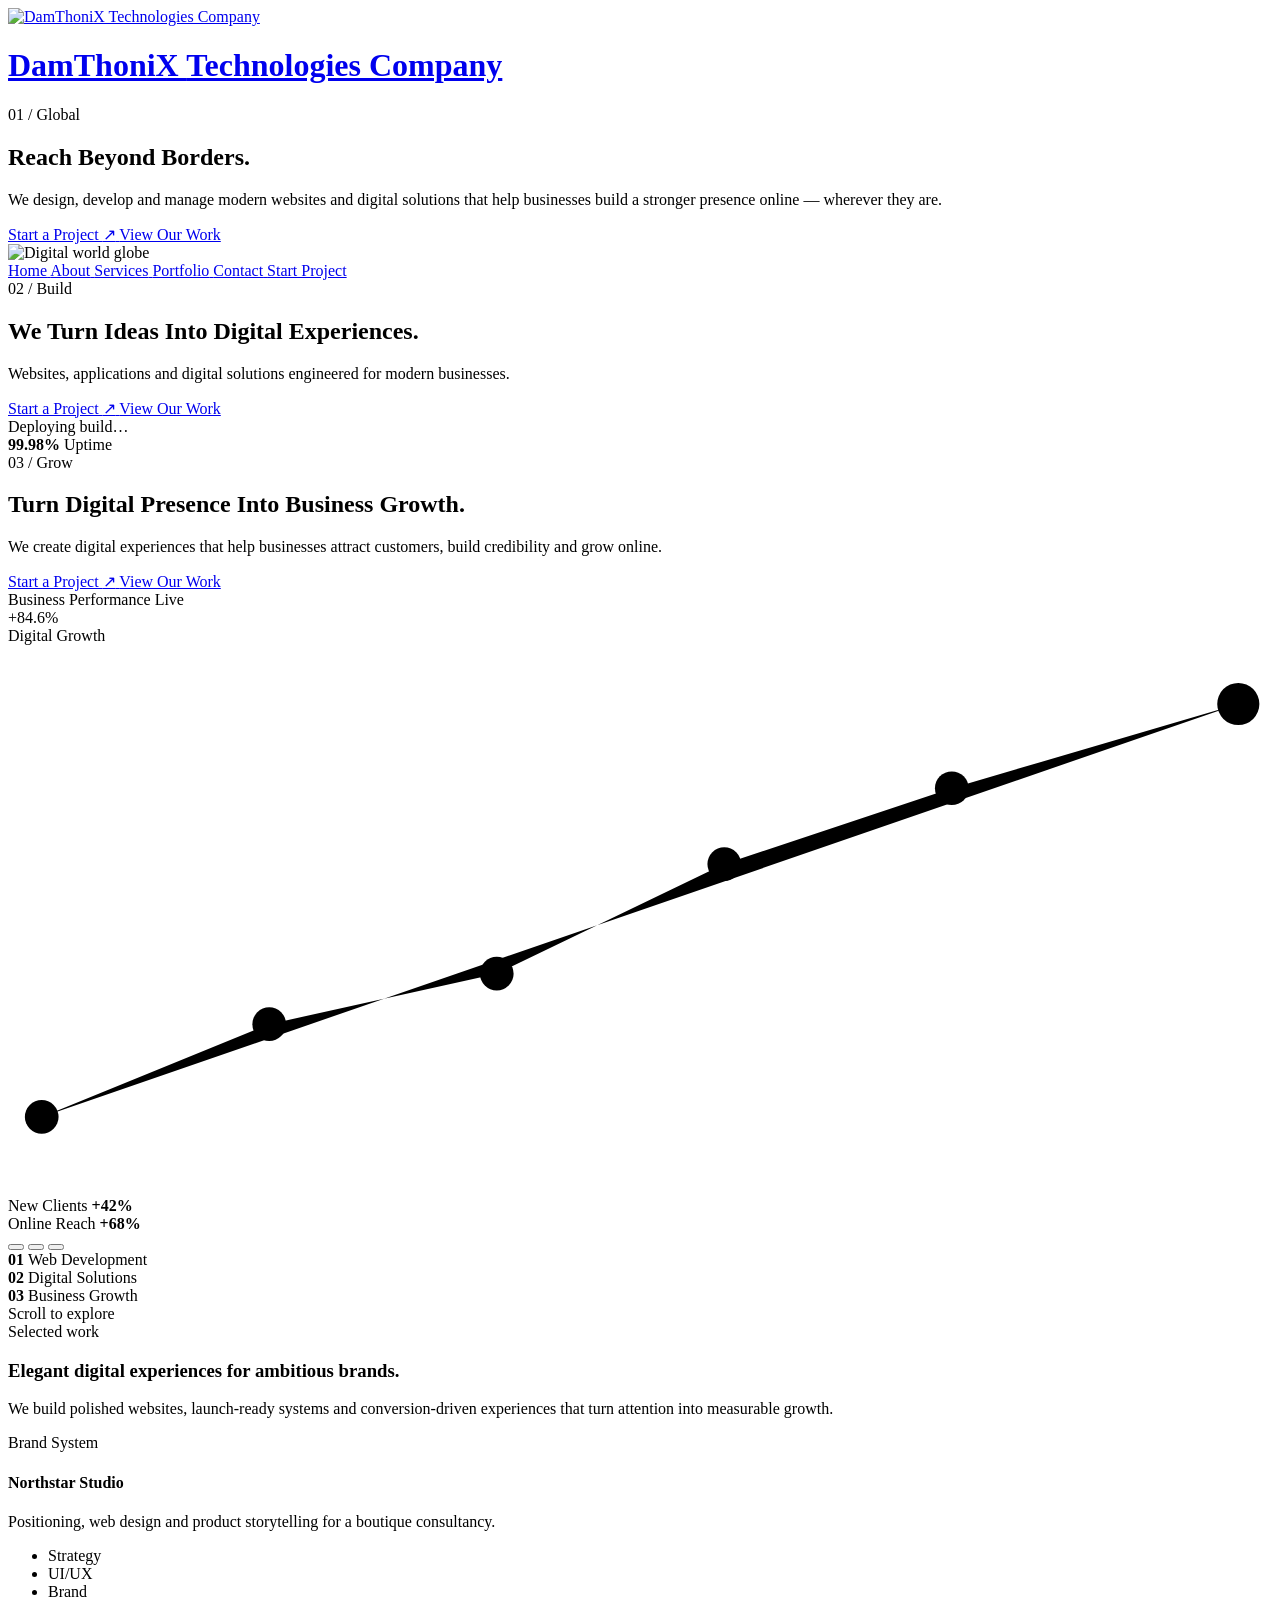
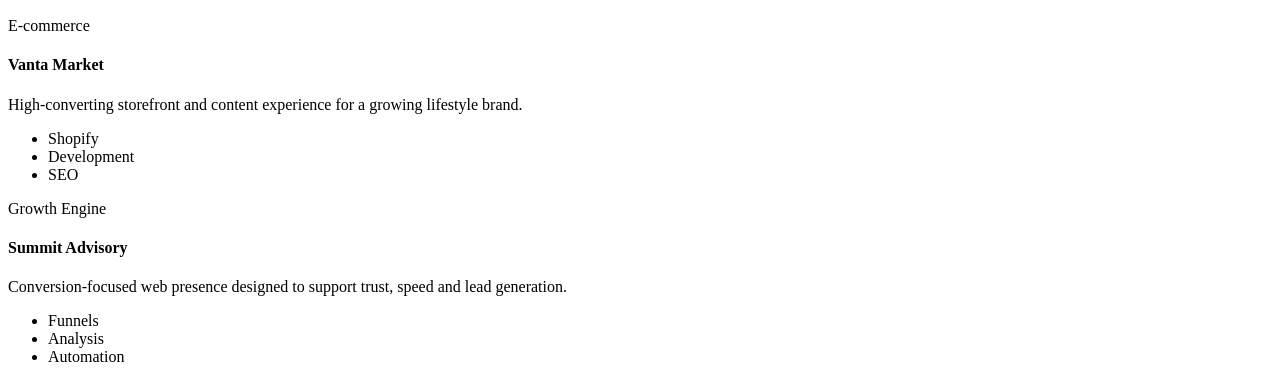
==== index.html @ 5a47cd26 "Add files via upload" ====
<!DOCTYPE html>
<html lang="en">
<head>
    <meta charset="UTF-8">
    <meta name="viewport" content="width=device-width, initial-scale=1.0">

    <title>DamThoniX Technologies Company</title>

    <meta
        name="description"
        content="DamThoniX Technologies Company builds modern websites and digital solutions for businesses."
    >

    <link rel="stylesheet" href="./css/style.css">
    <link rel="stylesheet" href="./css/brand.css">
</head>

<body>

    <main class="hero" id="hero" data-scene="0">

        <!-- BACKGROUND -->
        <div class="hero-grid" aria-hidden="true"></div>

        <div class="blue-glow glow-one" aria-hidden="true"></div>
        <div class="blue-glow glow-two" aria-hidden="true"></div>

        <!-- HEADER -->
        <header class="top-header">

            <a href="index.html" class="logo">
                <img
                    src="images/DamzyThecx.png"
                    alt="DamThoniX Technologies Company"
                >

                <h1>
                    DamThoniX
                    <span>Technologies Company</span>
                </h1>
            </a>

        </header>


        <!-- HERO VIEWPORT -->
        <div
            class="hero-viewport"
            role="region"
            aria-roledescription="carousel"
            aria-label="DamThoniX introduction"
        >


            <!-- =========================================
                 SCENE 1 — GLOBAL
            ========================================== -->
            <section
                class="hero-scene scene-global"
                data-scene-id="0"
                aria-hidden="false"
            >

                <div class="scene-content">

                    <span class="scene-eyebrow">
                        01 / Global
                    </span>

                    <h2 class="scene-heading">
                        Reach Beyond
                        <span>Borders.</span>
                    </h2>

                    <p class="scene-description">
                        We design, develop and manage modern websites
                        and digital solutions that help businesses build
                        a stronger presence online — wherever they are.
                    </p>

                    <div class="hero-buttons">

                        <a
                            href="contact.html"
                            class="primary-btn"
                        >
                            Start a Project
                            <span aria-hidden="true">↗</span>
                        </a>

                        <a
                            href="portfolio.html"
                            class="secondary-btn"
                        >
                            View Our Work
                        </a>

                    </div>

                </div>


                <!-- GLOBE STAGE -->
                <div class="globe-stage">

                    <!-- ORBITS -->
                    <div class="orbit orbit-one"></div>
                    <div class="orbit orbit-two"></div>
                    <div class="orbit orbit-three"></div>


                    <!-- GLOBE -->
                    <div class="globe-wrapper">

                        <div class="globe-light"></div>

                        <img
                            src="images/glob3.jpeg"
                            alt="Digital world globe"
                            class="globe"
                        >

                    </div>


                    <!-- ORBIT NAVIGATION -->
                    <nav
                        class="orbit-navigation"
                        aria-label="Main navigation"
                    >

                        <a
                            href="index.html"
                            class="orbit-link home-link"
                        >
                            <span class="orbit-dot"></span>
                            <span>Home</span>
                        </a>


                        <a
                            href="about.html"
                            class="orbit-link about-link"
                        >
                            <span class="orbit-dot"></span>
                            <span>About</span>
                        </a>


                        <a
                            href="services.html"
                            class="orbit-link services-link"
                        >
                            <span class="orbit-dot"></span>
                            <span>Services</span>
                        </a>


                        <a
                            href="portfolio.html"
                            class="orbit-link portfolio-link"
                        >
                            <span class="orbit-dot"></span>
                            <span>Portfolio</span>
                        </a>


                        <a
                            href="contact.html"
                            class="orbit-link contact-link"
                        >
                            <span class="orbit-dot"></span>
                            <span>Contact</span>
                        </a>


                        <a
                            href="contact.html"
                            class="orbit-link project-link"
                        >
                            <span class="orbit-dot"></span>
                            <span>Start Project</span>
                        </a>

                    </nav>

                </div>

            </section>



            <!-- =========================================
                 SCENE 2 — BUILD
            ========================================== -->
            <section
                class="hero-scene scene-build"
                data-scene-id="1"
                aria-hidden="true"
            >

                <div class="scene-bg" aria-hidden="true">

                    <div class="scene-bg-image"></div>

                    <div class="scene-light-sweep"></div>

                    <div
                        class="scene-particles"
                        id="buildParticles"
                    ></div>

                </div>

                <div class="scene-overlay"></div>


                <div class="scene-content">

                    <span class="scene-eyebrow">
                        02 / Build
                    </span>

                    <h2 class="scene-heading">
                        We Turn Ideas Into
                        <span>Digital Experiences.</span>
                    </h2>

                    <p class="scene-description">
                        Websites, applications and digital solutions
                        engineered for modern businesses.
                    </p>

                    <div class="hero-buttons">

                        <a
                            href="contact.html"
                            class="primary-btn"
                        >
                            Start a Project
                            <span aria-hidden="true">↗</span>
                        </a>

                        <a
                            href="portfolio.html"
                            class="secondary-btn"
                        >
                            View Our Work
                        </a>

                    </div>

                </div>


                <div
                    class="build-float-ui"
                    aria-hidden="true"
                >

                    <div class="float-card float-card-a">

                        <span class="float-pulse"></span>

                        <span>
                            Deploying build…
                        </span>

                    </div>


                    <div class="float-card float-card-b">

                        <strong>
                            99.98%
                        </strong>

                        <span>
                            Uptime
                        </span>

                    </div>

                </div>

            </section>



            <!-- =========================================
                 SCENE 3 — GROW
            ========================================== -->
            <section
                class="hero-scene scene-grow"
                data-scene-id="2"
                aria-hidden="true"
            >

                <div class="scene-content">

                    <span class="scene-eyebrow">
                        03 / Grow
                    </span>

                    <h2 class="scene-heading">
                        Turn Digital Presence Into
                        <span>Business Growth.</span>
                    </h2>

                    <p class="scene-description">
                        We create digital experiences that help businesses
                        attract customers, build credibility and grow online.
                    </p>

                    <div class="hero-buttons">

                        <a
                            href="contact.html"
                            class="primary-btn"
                        >
                            Start a Project
                            <span aria-hidden="true">↗</span>
                        </a>

                        <a
                            href="portfolio.html"
                            class="secondary-btn"
                        >
                            View Our Work
                        </a>

                    </div>

                </div>


                <!-- GROW VISUAL -->
                <div
                    class="grow-visual"
                    aria-hidden="true"
                >

                    <div
                        class="growth-orbit orbit-growth-one"
                    ></div>

                    <div
                        class="growth-orbit orbit-growth-two"
                    ></div>


                    <div class="growth-card main-growth-card">

                        <div class="growth-card-header">

                            <span>
                                Business Performance
                            </span>

                            <span class="growth-status">
                                Live
                            </span>

                        </div>


                        <div class="growth-number">
                            +84.6%
                        </div>

                        <div class="growth-label">
                            Digital Growth
                        </div>


                        <div class="growth-chart">

                            <svg
                                class="chart-svg"
                                viewBox="0 0 300 130"
                                preserveAspectRatio="none"
                            >

                                <polyline
                                    class="chart-line"
                                    points="8,112 62,90 116,78 170,52 224,34 292,14"
                                />

                                <circle
                                    class="chart-dot"
                                    style="--d:0"
                                    cx="8"
                                    cy="112"
                                    r="4"
                                />

                                <circle
                                    class="chart-dot"
                                    style="--d:1"
                                    cx="62"
                                    cy="90"
                                    r="4"
                                />

                                <circle
                                    class="chart-dot"
                                    style="--d:2"
                                    cx="116"
                                    cy="78"
                                    r="4"
                                />

                                <circle
                                    class="chart-dot"
                                    style="--d:3"
                                    cx="170"
                                    cy="52"
                                    r="4"
                                />

                                <circle
                                    class="chart-dot"
                                    style="--d:4"
                                    cx="224"
                                    cy="34"
                                    r="4"
                                />

                                <circle
                                    class="chart-dot"
                                    style="--d:5"
                                    cx="292"
                                    cy="14"
                                    r="5"
                                />

                            </svg>

                        </div>

                    </div>


                    <div
                        class="growth-card small-growth-card card-one"
                    >

                        <span>
                            New Clients
                        </span>

                        <strong>
                            +42%
                        </strong>

                    </div>


                    <div
                        class="growth-card small-growth-card card-two"
                    >

                        <span>
                            Online Reach
                        </span>

                        <strong>
                            +68%
                        </strong>

                    </div>

                </div>

            </section>

        </div>



        <!-- =========================================
             SCENE CONTROLS
        ========================================== -->
        <div
            class="scene-controls"
            role="tablist"
            aria-label="Hero scenes"
        >

            <button
                type="button"
                class="scene-dot"
                data-goto="0"
                role="tab"
                aria-selected="true"
                aria-controls="hero"
                aria-label="Show Global scene"
            ></button>


            <button
                type="button"
                class="scene-dot"
                data-goto="1"
                role="tab"
                aria-selected="false"
                aria-controls="hero"
                aria-label="Show Build scene"
            ></button>


            <button
                type="button"
                class="scene-dot"
                data-goto="2"
                role="tab"
                aria-selected="false"
                aria-controls="hero"
                aria-label="Show Grow scene"
            ></button>

        </div>


        <span
            class="visually-hidden"
            id="heroSceneAnnouncer"
            aria-live="polite"
        ></span>



        <!-- =========================================
             BOTTOM INFORMATION
        ========================================== -->
        <div class="hero-bottom">

            <div class="bottom-item">

                <strong>
                    01
                </strong>

                <span>
                    Web Development
                </span>

            </div>


            <div class="bottom-item">

                <strong>
                    02
                </strong>

                <span>
                    Digital Solutions
                </span>

            </div>


            <div class="bottom-item">

                <strong>
                    03
                </strong>

                <span>
                    Business Growth
                </span>

            </div>


            <div class="scroll-indicator">

                <span>
                    Scroll to explore
                </span>

                <div class="scroll-line"></div>

            </div>

        </div>

    </main>

    <section class="portfolio-showcase" aria-labelledby="portfolio-heading">
        <div class="portfolio-shell">
            <div class="portfolio-intro">
                <span class="section-kicker">Selected work</span>
                <h3 id="portfolio-heading">Elegant digital experiences for ambitious brands.</h3>
                <p>
                    We build polished websites, launch-ready systems and conversion-driven
                    experiences that turn attention into measurable growth.
                </p>
            </div>

            <div class="portfolio-grid">
                <article class="portfolio-card">
                    <div class="card-visual visual-one" aria-hidden="true"></div>
                    <div class="card-body">
                        <span class="card-tag">Brand System</span>
                        <h4>Northstar Studio</h4>
                        <p>Positioning, web design and product storytelling for a boutique consultancy.</p>
                        <ul>
                            <li>Strategy</li>
                            <li>UI/UX</li>
                            <li>Brand</li>
                        </ul>
                    </div>
                </article>

                <article class="portfolio-card featured-card">
                    <div class="card-visual visual-two" aria-hidden="true"></div>
                    <div class="card-body">
                        <span class="card-tag">E-commerce</span>
                        <h4>Vanta Market</h4>
                        <p>High-converting storefront and content experience for a growing lifestyle brand.</p>
                        <ul>
                            <li>Shopify</li>
                            <li>Development</li>
                            <li>SEO</li>
                        </ul>
                    </div>
                </article>

                <article class="portfolio-card">
                    <div class="card-visual visual-three" aria-hidden="true"></div>
                    <div class="card-body">
                        <span class="card-tag">Growth Engine</span>
                        <h4>Summit Advisory</h4>
                        <p>Conversion-focused web presence designed to support trust, speed and lead generation.</p>
                        <ul>
                            <li>Funnels</li>
                            <li>Analysis</li>
                            <li>Automation</li>
                        </ul>
                    </div>
                </article>
            </div>
        </div>
    </section>

    <script src="./js/script.js"></script>

</body>
</html>
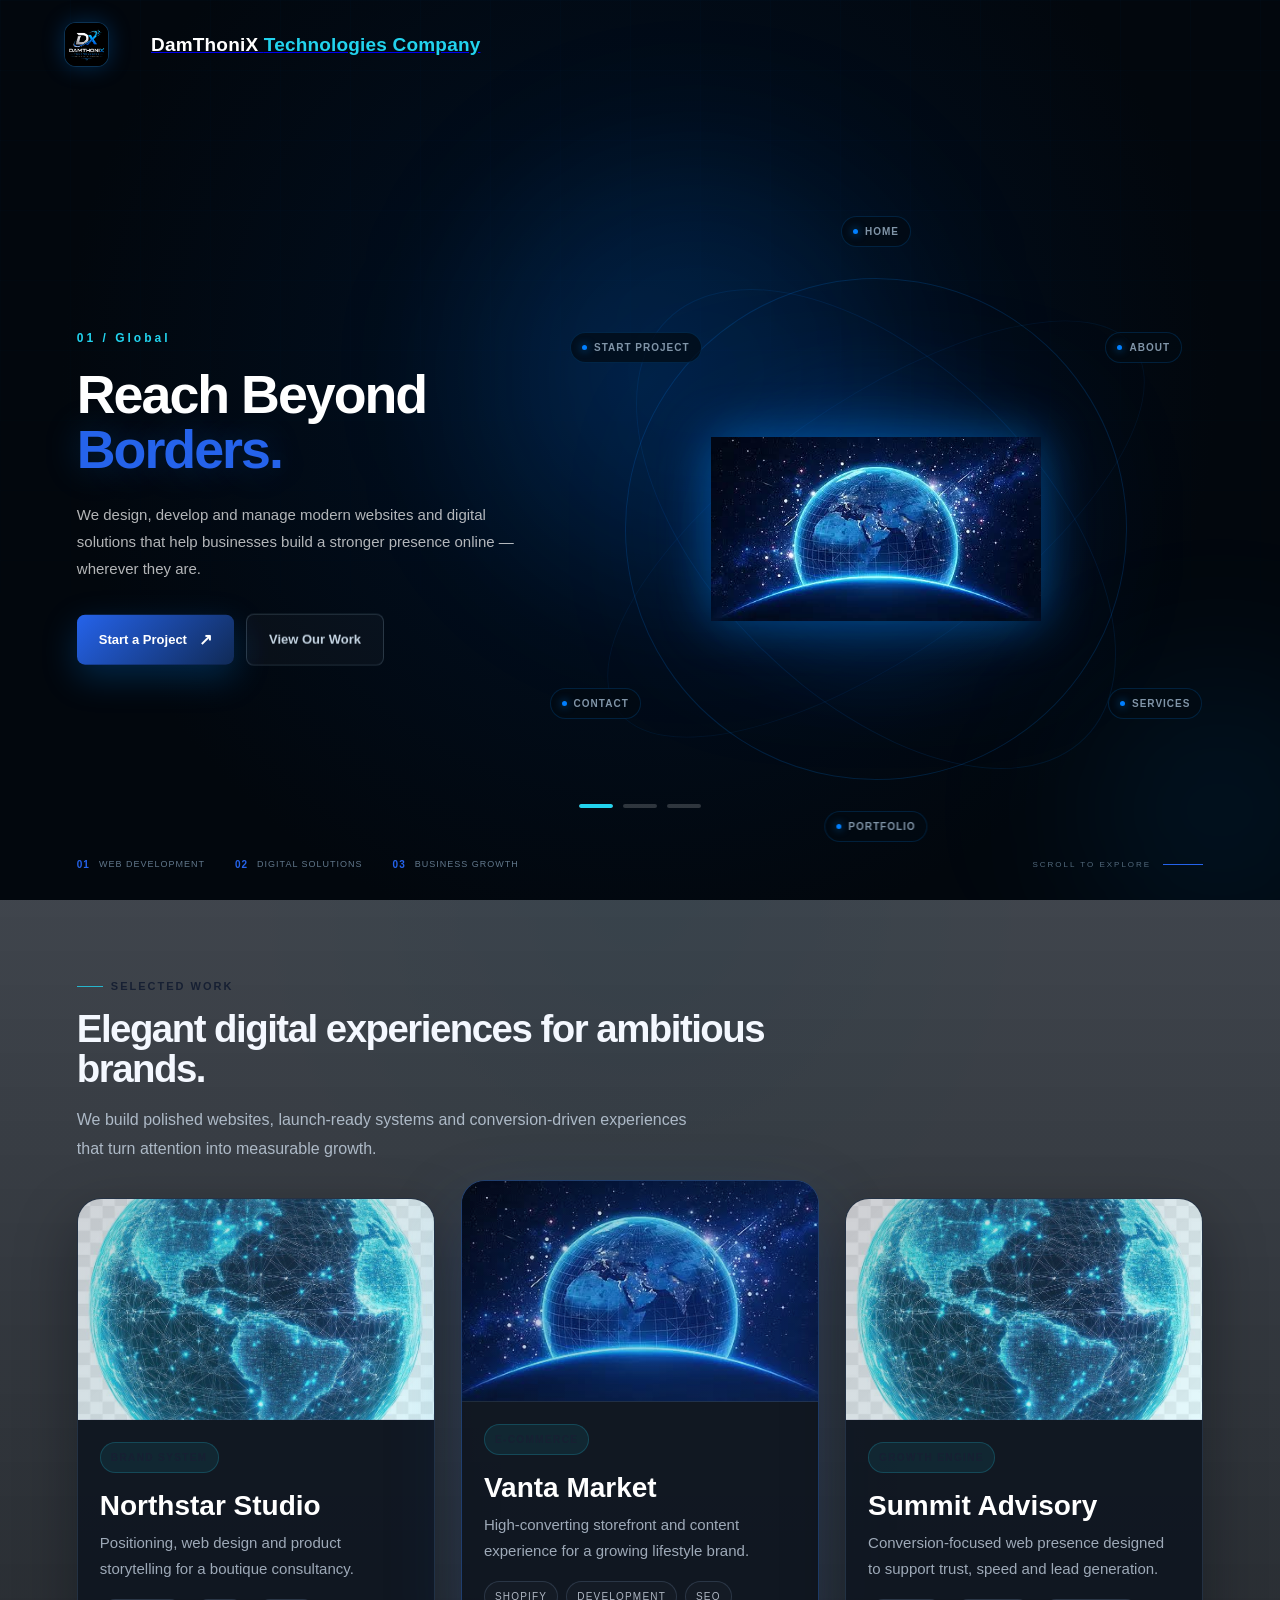
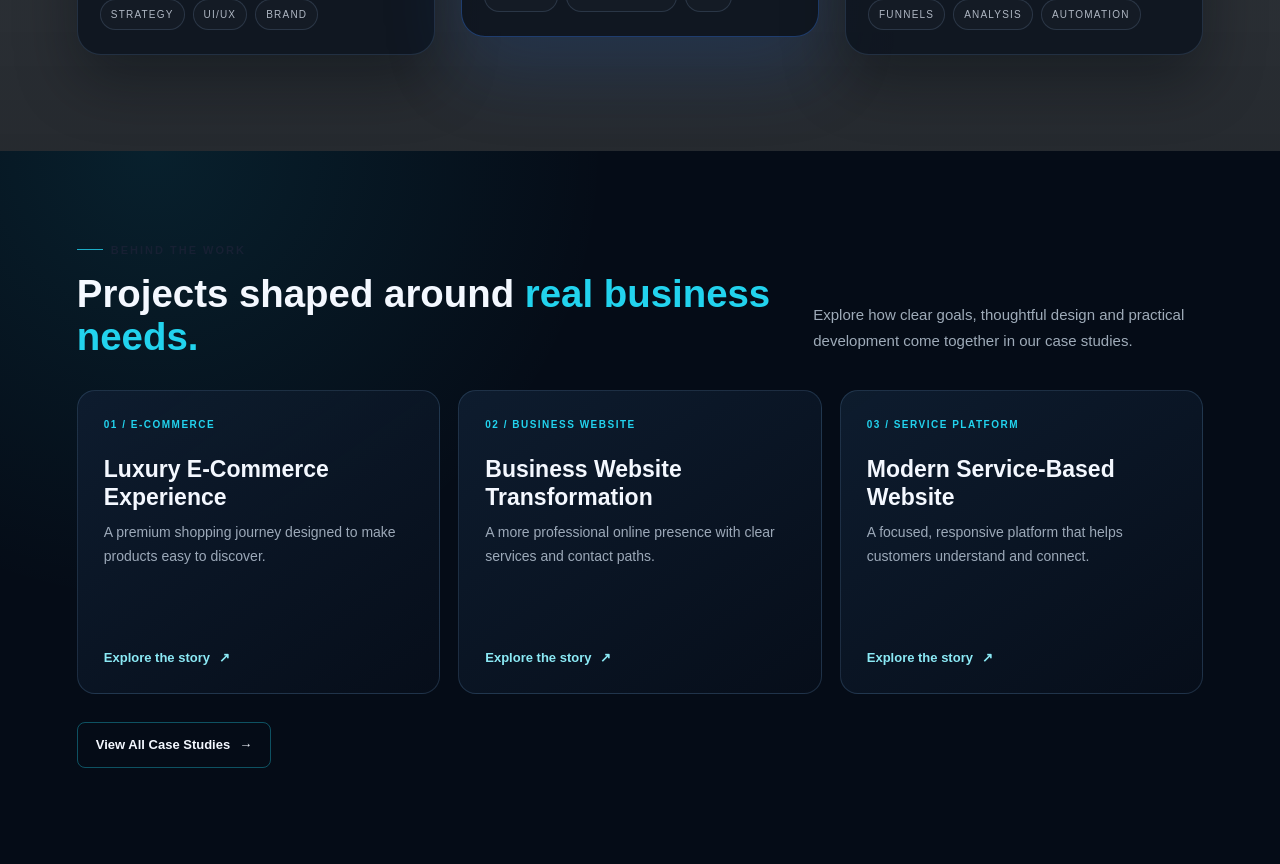
==== commit 9a312e92: "Replace GitHub files with latest DamThoniX website" ====
--- a/index.html
+++ b/index.html
@@ -13,6 +13,7 @@
 
     <link rel="stylesheet" href="./css/style.css">
     <link rel="stylesheet" href="./css/brand.css">
+    <link rel="icon" type="image/png" href="./images/DamzyThecx.png">
 </head>
 
 <body>
@@ -645,6 +646,48 @@
         </div>
     </section>
 
+    <section class="case-preview-section" aria-labelledby="case-preview-heading">
+        <div class="case-preview-shell">
+            <div class="case-preview-heading">
+                <div>
+                    <span class="section-kicker">BEHIND THE WORK</span>
+                    <h2 id="case-preview-heading">Projects shaped around <span>real business needs.</span></h2>
+                </div>
+                <p>
+                    Explore how clear goals, thoughtful design and practical development
+                    come together in our case studies.
+                </p>
+            </div>
+
+            <div class="case-preview-grid">
+                <a class="case-preview-card" href="case-studies.html#case-study-1">
+                    <span class="case-preview-number">01 / E-COMMERCE</span>
+                    <h3>Luxury E-Commerce Experience</h3>
+                    <p>A premium shopping journey designed to make products easy to discover.</p>
+                    <span class="case-preview-link">Explore the story <span aria-hidden="true">↗</span></span>
+                </a>
+
+                <a class="case-preview-card" href="case-studies.html#case-study-2">
+                    <span class="case-preview-number">02 / BUSINESS WEBSITE</span>
+                    <h3>Business Website Transformation</h3>
+                    <p>A more professional online presence with clear services and contact paths.</p>
+                    <span class="case-preview-link">Explore the story <span aria-hidden="true">↗</span></span>
+                </a>
+
+                <a class="case-preview-card" href="case-studies.html#case-study-3">
+                    <span class="case-preview-number">03 / SERVICE PLATFORM</span>
+                    <h3>Modern Service-Based Website</h3>
+                    <p>A focused, responsive platform that helps customers understand and connect.</p>
+                    <span class="case-preview-link">Explore the story <span aria-hidden="true">↗</span></span>
+                </a>
+            </div>
+
+            <a class="case-preview-all" href="case-studies.html">
+                View All Case Studies <span aria-hidden="true">→</span>
+            </a>
+        </div>
+    </section>
+
     <script src="./js/script.js"></script>
 
 </body>
--- a/css/style.css
+++ b/css/style.css
@@ -0,0 +1,1439 @@
+/* =========================================
+   DAMTHONIX TECHNOLOGIES
+   HERO DESIGN
+========================================= */
+
+@import url('https://fonts.googleapis.com/css2?family=Inter:wght@400;500;600;700&family=Space+Grotesk:wght@400;500;600;700&display=swap');
+
+/* =========================================
+   DESIGN TOKENS
+   Referenced by the shared logo / nav / button
+   rules below but previously never defined,
+   which left the logo colour invalid.
+========================================= */
+
+:root {
+    --font-body: "Inter", sans-serif;
+    --font-display: "Space Grotesk", sans-serif;
+    --font-mono: "Inter", sans-serif;
+
+    --ink: var(--color-white);
+    --ink-muted: rgba(255, 255, 255, 0.62);
+    --ink-dim: rgba(255, 255, 255, 0.42);
+
+    --radius: 6px;
+}
+
+
+/* =========================================
+   SHARED HEADER / NAV (unchanged)
+========================================= */
+
+.logo{
+  display:flex;
+  align-items:center;
+  gap: 42px;
+}
+
+/* logo sizing lives in css/brand.css, shared by every page */
+.logo img{ width: 43px; }
+
+.logo h1{
+  font-family:var(--font-display);
+  font-size:19px;
+  font-weight:600;
+  letter-spacing:.01em;
+  color:var(--ink);
+}
+
+.logo h1 span{ color:var(--color-soft-cyan); }
+
+nav{
+  display:flex;
+  align-items:center;
+  gap:40px;
+}
+
+nav a{
+  position:relative;
+  text-decoration:none;
+  font-family:var(--font-mono);
+  font-size:30px;
+  letter-spacing:.20em;
+  text-transform:uppercase;
+  color:var(--ink-muted);
+  transition:color .3s ease;
+  padding-bottom:4px;
+}
+
+nav a::after{
+  content:"";
+  position:absolute;
+  left:0; bottom:0;
+  width:0;
+  height:1px;
+    background:var(--color-soft-cyan);
+  transition:width .3s ease;
+}
+
+nav a:hover{ color:var(--ink); }
+nav a:hover::after{ width:100%; }
+
+.btn{
+  display:inline-flex;
+  align-items:center;
+  gap:10px;
+  padding:13px 28px;
+  background:transparent;
+    color:var(--color-soft-cyan);
+  text-decoration:none;
+    border:1px solid var(--color-electric-blue);
+  border-radius:var(--radius);
+  font-family:var(--font-mono);
+  font-size:12px;
+  letter-spacing:.12em;
+  text-transform:uppercase;
+  transition:all .35s ease;
+  cursor:pointer;
+}
+
+.btn:hover{
+    background:var(--color-royal-blue);
+    color:var(--color-white);
+  transform:translateY(-2px);
+    box-shadow:0 10px 30px -8px rgba(37,99,235,.4);
+}
+
+.btn.solid{
+    background:var(--color-royal-blue);
+    color:var(--color-white);
+}
+.btn.solid:hover{
+    background:var(--color-electric-blue);
+}
+
+.menu-btn{
+  display:none;
+    color:var(--color-soft-cyan);
+  font-size:26px;
+  cursor:pointer;
+  background: white;
+  border:none;
+}
+
+.visually-hidden{
+  position:absolute;
+  width:1px; height:1px;
+  padding:0; margin:-1px;
+  overflow:hidden;
+  clip:rect(0,0,0,0);
+  white-space:nowrap;
+  border:0;
+}
+
+
+/* =========================================
+   HERO — BASE
+========================================= */
+
+.hero {
+    --hero-blue: var(--color-royal-blue);
+    --hero-blue-2: var(--color-soft-cyan);
+    --hero-blue-deep: var(--color-deep-navy);
+    --hero-bg: #02070d;
+    --hero-ink: #ffffff;
+    --hero-ink-dim: rgba(255, 255, 255, 0.7);
+    --scene-duration: 7s;
+
+    position: relative;
+    min-height: 100vh;
+    width: 100%;
+    max-width: 100vw;
+    overflow: hidden;
+
+    background:
+        radial-gradient(
+            circle at 50% 42%,
+            rgba(0, 120, 255, 0.16) 0%,
+            rgba(0, 20, 45, 0.42) 32%,
+            rgba(2, 7, 13, 0.94) 70%,
+            var(--hero-bg) 100%
+        ),
+        var(--hero-bg);
+
+    isolation: isolate;
+}
+
+@media (prefers-reduced-motion: reduce) {
+    .hero { --scene-duration: 0s; }
+}
+
+
+/* AMBIENT GRID + GLOWS — GLOBAL scene only */
+
+.hero-grid {
+    position: absolute;
+    inset: 0;
+    z-index: 0;
+    opacity: 0.22;
+    background-image:
+        linear-gradient(rgba(0, 132, 255, 0.08) 1px, transparent 1px),
+        linear-gradient(90deg, rgba(0, 132, 255, 0.08) 1px, transparent 1px);
+    background-size: 70px 70px;
+    mask-image: linear-gradient(to bottom, black, transparent 85%);
+    transition: opacity 1s ease;
+}
+
+.blue-glow {
+    position: absolute;
+    border-radius: 50%;
+    pointer-events: none;
+    filter: blur(80px);
+    z-index: 0;
+    transition: opacity 1s ease;
+}
+
+.glow-one {
+    width: 420px;
+    height: 420px;
+    top: 18%;
+    left: 38%;
+    background: rgba(0, 115, 255, 0.10);
+}
+
+.glow-two {
+    width: 280px;
+    height: 280px;
+    right: -80px;
+    bottom: -50px;
+    background: rgba(0, 153, 255, 0.08);
+}
+
+.hero[data-scene="1"] .hero-grid,
+.hero[data-scene="2"] .hero-grid,
+.hero[data-scene="1"] .blue-glow,
+.hero[data-scene="2"] .blue-glow {
+    opacity: 0;
+}
+
+
+/* =========================================
+   TOP HEADER
+========================================= */
+
+.top-header {
+    position: relative;
+    z-index: 20;
+    width: 100%;
+    padding: 18px 5vw;
+    display: flex;
+    align-items: center;
+    justify-content: space-between;
+}
+
+
+/* =========================================
+   VIEWPORT + SCENES
+========================================= */
+
+.hero-viewport {
+    position: relative;
+    z-index: 6;
+    width: 100%;
+    min-height: calc(100vh - 90px);
+}
+
+.hero-scene {
+    position: absolute;
+    inset: 0;
+    overflow: hidden;
+
+    opacity: 0;
+    visibility: hidden;
+    pointer-events: none;
+
+    transform: scale(1.025);
+    transform-origin: center;
+    will-change: opacity, transform;
+
+    transition:
+        opacity 1.1s ease,
+        transform 1.5s cubic-bezier(.22,.61,.36,1),
+        visibility 1.1s ease;
+}
+
+.hero[data-scene="0"] .scene-global,
+.hero[data-scene="1"] .scene-build,
+.hero[data-scene="2"] .scene-grow {
+    opacity: 1;
+    visibility: visible;
+    pointer-events: auto;
+    transform: scale(1);
+}
+
+
+/* SCENE CONTENT (shared) */
+
+.scene-content {
+    position: absolute;
+    z-index: 10;
+    left: 6vw;
+    top: 50%;
+    width: min(520px, 42vw);
+    transform: translateY(-50%);
+}
+
+.scene-eyebrow {
+    display: inline-flex;
+    align-items: center;
+    gap: 10px;
+    margin-bottom: 20px;
+    color: var(--hero-blue-2);
+    font-family: "Space Grotesk", sans-serif;
+    font-size: 12px;
+    font-weight: 700;
+    letter-spacing: 3px;
+}
+
+.scene-heading {
+    font-family: "Space Grotesk", sans-serif;
+    font-size: clamp(38px, 4.2vw, 66px);
+    line-height: 1.02;
+    letter-spacing: -2px;
+    font-weight: 600;
+    color: var(--hero-ink);
+    margin: 0;
+}
+
+.scene-heading span {
+    display: block;
+    color: var(--hero-blue);
+    text-shadow: 0 0 35px rgba(0, 140, 255, 0.25);
+}
+
+.scene-description {
+    max-width: 460px;
+    margin-top: 24px;
+    color: var(--hero-ink-dim);
+    font-size: 15px;
+    line-height: 1.8;
+}
+
+
+/* =========================================
+   BUTTONS
+========================================= */
+
+.hero-buttons {
+    display: flex;
+    align-items: center;
+    gap: 12px;
+    margin-top: 32px;
+    flex-wrap: wrap;
+}
+
+.primary-btn,
+.secondary-btn {
+    min-height: 50px;
+    display: inline-flex;
+    align-items: center;
+    justify-content: center;
+    padding: 0 22px;
+    border-radius: 8px;
+    font-family: "Inter", sans-serif;
+    font-size: 13px;
+    font-weight: 600;
+    text-decoration: none;
+    transition: transform 0.3s ease, box-shadow 0.3s ease, background 0.3s ease, border-color .3s ease;
+}
+
+.primary-btn {
+    gap: 12px;
+    background: linear-gradient(135deg, var(--hero-blue), var(--hero-blue-deep));
+    color: #ffffff;
+    box-shadow: 0 12px 35px rgba(0, 140, 255, 0.25);
+}
+
+.primary-btn span { font-size: 16px; }
+
+.primary-btn:hover,
+.primary-btn:focus-visible {
+    transform: translateY(-3px);
+    box-shadow: 0 16px 42px rgba(0, 140, 255, 0.4);
+}
+
+.secondary-btn {
+    border: 1px solid rgba(160, 190, 215, 0.22);
+    color: #c3d3e1;
+    background: rgba(255, 255, 255, 0.03);
+    backdrop-filter: blur(10px);
+}
+
+.secondary-btn:hover,
+.secondary-btn:focus-visible {
+    transform: translateY(-3px);
+    border-color: rgba(0, 140, 255, 0.5);
+    color: #ffffff;
+}
+
+.primary-btn:focus-visible,
+.secondary-btn:focus-visible,
+.scene-dot:focus-visible {
+    outline: 2px solid var(--hero-blue-2);
+    outline-offset: 3px;
+}
+
+
+/* =========================================
+   SCENE 1 — GLOBE STAGE
+========================================= */
+
+.globe-stage {
+    position: absolute;
+    width: min(680px, 55vw);
+    height: min(680px, 55vw);
+    top: 50%;
+    right: 5vw;
+    /* --mx/--my are written to .hero by js/script.js and inherit down here */
+    transform:
+        translateY(-45%)
+        translate(calc(var(--mx, 0) * -10px), calc(var(--my, 0) * -10px));
+    z-index: 5;
+}
+
+.globe-wrapper {
+    position: absolute;
+    width: 330px;
+    height: 330px;
+    top: 50%;
+    left: 50%;
+    transform: translate(-50%, -50%);
+    display: grid;
+    place-items: center;
+    z-index: 5;
+}
+
+.globe {
+    width: 100%;
+    height: 100%;
+    object-fit: contain;
+    filter:
+        drop-shadow(0 0 25px rgba(0, 140, 255, 0.45))
+        drop-shadow(0 0 70px rgba(0, 100, 255, 0.15));
+    animation: globeFloat 5s ease-in-out infinite;
+}
+
+.globe-light {
+    position: absolute;
+    width: 85%;
+    height: 85%;
+    border-radius: 50%;
+    background: rgba(0, 130, 255, 0.13);
+    filter: blur(45px);
+    z-index: -1;
+    animation: glowPulse 4s ease-in-out infinite;
+}
+
+.orbit {
+    position: absolute;
+    top: 50%;
+    left: 50%;
+    border: 1px solid rgba(0, 140, 255, 0.18);
+    border-radius: 50%;
+    transform: translate(-50%, -50%) rotate(-12deg);
+    pointer-events: none;
+}
+
+.orbit-one { width: 500px; height: 500px; }
+.orbit-two {
+    width: 590px; height: 330px;
+    border-color: rgba(0, 140, 255, 0.11);
+    transform: translate(-50%, -50%) rotate(45deg);
+}
+.orbit-three {
+    width: 630px; height: 250px;
+    border-color: rgba(0, 140, 255, 0.08);
+    transform: translate(-50%, -50%) rotate(-35deg);
+}
+
+.orbit-navigation {
+    position: absolute;
+    inset: 0;
+    z-index: 15;
+    animation: orbitRotation 24s linear infinite;
+
+    /* the nav layer itself must not swallow clicks meant for the links */
+    pointer-events: none;
+}
+
+.orbit-link {
+    position: absolute;
+    display: flex;
+    align-items: center;
+    gap: 7px;
+    padding: 7px 11px;
+    border: 1px solid rgba(0, 140, 255, 0.18);
+    border-radius: 50px;
+    background: rgba(2, 10, 18, 0.72);
+    backdrop-filter: blur(10px);
+    color: #8095a8;
+    font-size: 10px;
+    font-weight: 600;
+    letter-spacing: 1px;
+    text-transform: uppercase;
+    text-decoration: none;
+    cursor: pointer;
+    transition: color 0.3s ease, border-color 0.3s ease, box-shadow 0.3s ease, background 0.3s ease;
+    animation: counterRotation 24s linear infinite;
+
+    /* keep every orbit label painted above the globe, orbits and glow */
+    z-index: 2;
+
+    /* the actual navigation items MUST stay clickable while the orbit spins */
+    pointer-events: auto;
+}
+
+.orbit-link:hover,
+.orbit-link:focus-visible {
+    color: #ffffff;
+    border-color: rgba(0, 140, 255, 0.65);
+    background: rgba(0, 60, 120, 0.85);
+    box-shadow: 0 0 22px rgba(0, 140, 255, 0.45);
+    outline: none;
+}
+
+.orbit-link:focus-visible {
+    outline: 2px solid var(--hero-blue-2);
+    outline-offset: 3px;
+}
+
+.orbit-dot {
+    width: 5px; height: 5px;
+    flex-shrink: 0;
+    border-radius: 50%;
+    background: #007fff;
+    box-shadow: 0 0 8px rgba(0, 140, 255, 0.8);
+}
+
+/*
+   `translate` is used instead of `transform` for the centred items:
+   the counterRotation animation writes to `transform`, so a
+   `transform: translateX(-50%)` here would be overwritten every frame
+   and the label would drift off-centre while the orbit spins.
+*/
+.home-link { top: 4%; left: 50%; translate: -50% 0; }
+.about-link { top: 21%; right: 5%; }
+.services-link { bottom: 22%; right: 2%; }
+.portfolio-link { bottom: 4%; left: 50%; translate: -50% 0; }
+.contact-link { bottom: 22%; left: 2%; }
+.project-link { top: 21%; left: 5%; }
+
+
+/* =========================================
+   SCENE 2 — BUILD (cinematic background)
+========================================= */
+
+.scene-build { background: #04090f; }
+
+.scene-bg {
+    position: absolute;
+    inset: -4%;
+    z-index: 1;
+    overflow: hidden;
+}
+
+.scene-bg-image {
+    position: absolute;
+    inset: 0;
+    background-image: url("../images/world1.jpeg");
+    background-size: cover;
+    background-position: 60% center;
+    background-repeat: no-repeat;
+    will-change: transform;
+    animation: kenBurns 21s ease-in-out infinite alternate;
+}
+
+.scene-light-sweep {
+    position: absolute;
+    top: -20%;
+    left: -30%;
+    width: 60%;
+    height: 140%;
+    background: linear-gradient(
+        75deg,
+        transparent 0%,
+        rgba(93, 170, 255, 0.16) 45%,
+        transparent 70%
+    );
+    mix-blend-mode: screen;
+    animation: lightSweep 9s ease-in-out infinite;
+    will-change: transform;
+}
+
+.scene-particles {
+    position: absolute;
+    inset: 0;
+    z-index: 2;
+    pointer-events: none;
+}
+
+.scene-particles span {
+    position: absolute;
+    bottom: -10px;
+    width: var(--size, 3px);
+    height: var(--size, 3px);
+    border-radius: 50%;
+    background: rgba(150, 200, 255, 0.8);
+    box-shadow: 0 0 6px rgba(93, 170, 255, 0.8);
+    opacity: 0;
+    animation: particleRise var(--dur, 9s) linear infinite;
+    animation-delay: var(--delay, 0s);
+    will-change: transform, opacity;
+}
+
+.scene-overlay {
+    position: absolute;
+    inset: 0;
+    z-index: 3;
+    background: linear-gradient(
+        90deg,
+        rgba(2, 7, 18, 0.96) 0%,
+        rgba(2, 7, 18, 0.82) 38%,
+        rgba(2, 7, 18, 0.42) 68%,
+        rgba(2, 7, 18, 0.22) 100%
+    );
+}
+
+.scene-build .scene-content { z-index: 10; }
+
+.build-float-ui {
+    position: absolute;
+    z-index: 10;
+    right: 6vw;
+    bottom: 14%;
+    display: flex;
+    flex-direction: column;
+    gap: 14px;
+    align-items: flex-end;
+}
+
+.float-card {
+    display: flex;
+    align-items: center;
+    gap: 10px;
+    padding: 12px 18px;
+    border-radius: 14px;
+    background: rgba(8, 18, 30, 0.72);
+    border: 1px solid rgba(93, 170, 255, 0.2);
+    backdrop-filter: blur(14px);
+    color: rgba(255, 255, 255, 0.85);
+    font-size: 12px;
+    font-weight: 600;
+    box-shadow: 0 20px 45px rgba(0, 0, 0, 0.35);
+    animation: floatCard 5s ease-in-out infinite;
+}
+
+.float-card-b { animation-delay: .8s; }
+
+.float-pulse {
+    width: 8px; height: 8px;
+    border-radius: 50%;
+    background: #4da3ff;
+    box-shadow: 0 0 10px #4da3ff;
+    animation: statusPulse 1.8s infinite;
+}
+
+.float-card-b strong {
+    font-size: 16px;
+    color: #ffffff;
+    margin-right: 6px;
+}
+
+.float-card-b span {
+    color: rgba(255, 255, 255, 0.55);
+    font-weight: 500;
+    font-size: 11px;
+    text-transform: uppercase;
+    letter-spacing: 1px;
+}
+
+
+/* =========================================
+   SCENE 3 — GROW
+========================================= */
+
+.scene-grow {
+    background:
+        radial-gradient(circle at 75% 50%, rgba(0, 119, 255, 0.16), transparent 35%),
+        linear-gradient(120deg, #02050b 0%, #06101d 50%, #02050b 100%);
+}
+
+.scene-grow .scene-content { z-index: 10; }
+
+.grow-visual {
+    position: absolute;
+    z-index: 5;
+    right: 5vw;
+    top: 50%;
+    width: min(600px, 46vw);
+    height: 560px;
+    transform: translateY(-50%);
+}
+
+.main-growth-card {
+    position: absolute;
+    top: 50%;
+    left: 50%;
+    width: 420px;
+    min-height: 300px;
+    padding: 28px;
+    transform: translate(-50%, -50%) perspective(1000px) rotateY(-8deg) rotateX(3deg);
+    background: linear-gradient(145deg, rgba(16, 31, 51, 0.95), rgba(4, 11, 20, 0.96));
+    border: 1px solid rgba(77, 163, 255, 0.22);
+    border-radius: 22px;
+    box-shadow: 0 30px 90px rgba(0, 0, 0, 0.55), 0 0 70px rgba(0, 119, 255, 0.12);
+    backdrop-filter: blur(18px);
+    animation: growthFloat 5s ease-in-out infinite;
+}
+
+.growth-card-header {
+    display: flex;
+    justify-content: space-between;
+    align-items: center;
+    margin-bottom: 30px;
+    font-size: 10px;
+    font-weight: 700;
+    letter-spacing: 2px;
+    color: rgba(255, 255, 255, 0.5);
+}
+
+.growth-status {
+    padding: 6px 10px;
+    border-radius: 20px;
+    color: #75b7ff;
+    background: rgba(77, 163, 255, 0.1);
+    border: 1px solid rgba(77, 163, 255, 0.18);
+}
+
+.growth-number {
+    font-family: "Space Grotesk", sans-serif;
+    font-size: 50px;
+    font-weight: 700;
+    letter-spacing: -2px;
+    color: #ffffff;
+}
+
+.growth-label {
+    margin-top: 4px;
+    font-size: 13px;
+    color: rgba(255, 255, 255, 0.45);
+}
+
+.growth-chart {
+    position: relative;
+    width: 100%;
+    height: 130px;
+    margin-top: 20px;
+}
+
+.chart-svg { width: 100%; height: 100%; overflow: visible; }
+
+.chart-line {
+    fill: none;
+    stroke: var(--hero-blue-2);
+    stroke-width: 3;
+    stroke-linecap: round;
+    stroke-linejoin: round;
+    filter: drop-shadow(0 0 6px rgba(77, 163, 255, 0.7));
+    stroke-dasharray: 420;
+    stroke-dashoffset: 420;
+}
+
+.hero[data-scene="2"] .chart-line {
+    animation: drawLine 1.8s ease forwards .3s;
+}
+
+.chart-dot {
+    fill: #ffffff;
+    filter: drop-shadow(0 0 6px rgba(77, 163, 255, 0.9));
+    opacity: 0;
+    transform-origin: center;
+}
+
+.hero[data-scene="2"] .chart-dot {
+    animation: dotPop .5s ease forwards;
+    animation-delay: calc(.4s + (var(--d) * .28s));
+}
+
+.small-growth-card {
+    position: absolute;
+    padding: 16px 20px;
+    min-width: 150px;
+    background: rgba(8, 18, 30, 0.9);
+    border: 1px solid rgba(77, 163, 255, 0.18);
+    border-radius: 16px;
+    box-shadow: 0 20px 50px rgba(0, 0, 0, 0.4);
+    backdrop-filter: blur(12px);
+    animation: smallCardFloat 4s ease-in-out infinite;
+}
+
+.small-growth-card span {
+    display: block;
+    margin-bottom: 8px;
+    font-size: 9px;
+    letter-spacing: 2px;
+    text-transform: uppercase;
+    color: rgba(255, 255, 255, 0.42);
+}
+
+.small-growth-card strong {
+    font-family: "Space Grotesk", sans-serif;
+    font-size: 25px;
+    color: #ffffff;
+}
+
+.card-one { top: 60px; right: 0; animation-delay: 0.5s; }
+.card-one strong { color: #61adff; }
+.card-two { bottom: 60px; left: 0; animation-delay: 1s; }
+.card-two strong { color: #d8b65a; }
+
+.growth-orbit {
+    position: absolute;
+    border: 1px solid rgba(77, 163, 255, 0.12);
+    border-radius: 50%;
+    pointer-events: none;
+}
+
+.orbit-growth-one {
+    width: 480px; height: 480px;
+    top: 50%; left: 50%;
+    transform: translate(-50%, -50%) rotate(20deg);
+    animation: orbitRotate 18s linear infinite;
+}
+
+.orbit-growth-two {
+    width: 600px; height: 270px;
+    top: 50%; left: 50%;
+    border-color: rgba(212, 175, 55, 0.08);
+    transform: translate(-50%, -50%) rotate(-20deg);
+    animation: orbitRotateReverse 22s linear infinite;
+}
+
+
+/* =========================================
+   SCENE CONTROLS (dots)
+========================================= */
+
+.scene-controls {
+    position: absolute;
+    left: 50%;
+    bottom: 92px;
+    transform: translateX(-50%);
+    z-index: 20;
+    display: flex;
+    gap: 10px;
+}
+
+.scene-dot {
+    position: relative;
+    width: 34px;
+    height: 4px;
+    border-radius: 3px;
+    border: none;
+    background: rgba(255, 255, 255, 0.18);
+    cursor: pointer;
+    overflow: hidden;
+    padding: 0;
+}
+
+.scene-dot::after {
+    content: "";
+    position: absolute;
+    inset: 0;
+    width: 0%;
+    background: var(--hero-blue-2);
+    border-radius: 3px;
+}
+
+.scene-dot.is-active::after {
+    animation: fillDot var(--scene-duration, 7s) linear forwards;
+}
+
+.scene-dot.is-active {
+    background: rgba(255, 255, 255, 0.3);
+}
+
+
+/* =========================================
+   BOTTOM INFORMATION
+========================================= */
+
+.hero-bottom {
+    position: absolute;
+    left: 6vw;
+    right: 6vw;
+    bottom: 28px;
+    z-index: 20;
+    display: flex;
+    align-items: center;
+    gap: 30px;
+}
+
+.bottom-item {
+    display: flex;
+    align-items: center;
+    gap: 9px;
+    color: #61778b;
+    font-size: 9px;
+    text-transform: uppercase;
+    letter-spacing: 1px;
+}
+
+.bottom-item strong {
+    color: var(--hero-blue);
+    font-size: 10px;
+}
+
+.scroll-indicator {
+    margin-left: auto;
+    display: flex;
+    align-items: center;
+    gap: 12px;
+    color: #52697c;
+    font-size: 8px;
+    letter-spacing: 2px;
+    text-transform: uppercase;
+}
+
+.scroll-line { width: 40px; height: 1px; background: var(--hero-blue); }
+
+
+/* =========================================
+   ANIMATIONS
+========================================= */
+
+@keyframes globeFloat {
+    0%, 100% { transform: translateY(0) scale(1); }
+    50% { transform: translateY(-8px) scale(1.015); }
+}
+
+@keyframes glowPulse {
+    0%, 100% { opacity: 0.55; transform: scale(0.9); }
+    50% { opacity: 1; transform: scale(1.05); }
+}
+
+@keyframes orbitRotation { from { transform: rotate(0deg); } to { transform: rotate(360deg); } }
+@keyframes counterRotation { from { transform: rotate(0deg); } to { transform: rotate(-360deg); } }
+
+@keyframes statusPulse {
+    0%, 100% { opacity: 1; transform: scale(1); }
+    50% { opacity: 0.45; transform: scale(0.7); }
+}
+
+@keyframes kenBurns {
+    0% { transform: scale(1) translate(0, 0); }
+    100% { transform: scale(1.12) translate(-1.5%, -1%); }
+}
+
+@keyframes lightSweep {
+    0%, 100% { transform: translateX(0) rotate(0deg); opacity: .5; }
+    50% { transform: translateX(60%) rotate(3deg); opacity: 1; }
+}
+
+@keyframes particleRise {
+    0% { transform: translateY(0); opacity: 0; }
+    10% { opacity: .8; }
+    90% { opacity: .5; }
+    100% { transform: translateY(-70vh); opacity: 0; }
+}
+
+@keyframes floatCard {
+    0%, 100% { transform: translateY(0); }
+    50% { transform: translateY(-8px); }
+}
+
+@keyframes growthFloat {
+    0%, 100% { transform: translate(-50%, -50%) perspective(1000px) rotateY(-8deg) rotateX(3deg) translateY(0); }
+    50% { transform: translate(-50%, -50%) perspective(1000px) rotateY(-8deg) rotateX(3deg) translateY(-12px); }
+}
+
+@keyframes smallCardFloat {
+    0%, 100% { transform: translateY(0); }
+    50% { transform: translateY(-10px); }
+}
+
+@keyframes orbitRotate { from { transform: translate(-50%, -50%) rotate(20deg); } to { transform: translate(-50%, -50%) rotate(380deg); } }
+@keyframes orbitRotateReverse { from { transform: translate(-50%, -50%) rotate(-20deg); } to { transform: translate(-50%, -50%) rotate(-380deg); } }
+
+@keyframes drawLine { to { stroke-dashoffset: 0; } }
+@keyframes dotPop { from { opacity: 0; transform: scale(.4); } to { opacity: 1; transform: scale(1); } }
+
+@keyframes fillDot { from { width: 0%; } to { width: 100%; } }
+
+
+/* =========================================
+   REDUCED MOTION
+========================================= */
+
+@media (prefers-reduced-motion: reduce) {
+    .globe, .globe-light, .orbit-navigation, .orbit-link, .float-pulse,
+    .scene-bg-image, .scene-light-sweep, .scene-particles span,
+    .float-card, .main-growth-card, .small-growth-card,
+    .growth-orbit, .scene-dot.is-active::after {
+        animation: none !important;
+    }
+    .hero-scene { transition: opacity .6s ease !important; transform: none !important; }
+}
+
+/* =========================================
+   PORTFOLIO SHOWCASE
+========================================= */
+
+.portfolio-showcase {
+    position: relative;
+    padding: 70px 6vw 96px;
+    background:
+        linear-gradient(rgba(3, 10, 20, .76), rgba(2, 7, 13, .86)),
+        radial-gradient(circle at 50% 0%, rgba(34, 211, 238, .12), transparent 38%);
+}
+
+.portfolio-shell {
+    max-width: 1280px;
+    margin: 0 auto;
+}
+
+.portfolio-intro {
+    max-width: 720px;
+    margin-bottom: 34px;
+}
+
+.section-kicker {
+    display: inline-flex;
+    align-items: center;
+    gap: 8px;
+    margin-bottom: 14px;
+    color: var(--hero-blue-2);
+    font-size: 11px;
+    font-weight: 700;
+    letter-spacing: 2px;
+    text-transform: uppercase;
+}
+
+.section-kicker::before {
+    content: "";
+    width: 26px;
+    height: 1px;
+    background: rgba(34, 211, 238, 0.8);
+}
+
+.portfolio-intro h3 {
+    margin: 0;
+    color: #f4f8ff;
+    font-family: "Space Grotesk", sans-serif;
+    font-size: clamp(32px, 3vw, 52px);
+    line-height: 1.06;
+    letter-spacing: -1.5px;
+}
+
+.portfolio-intro p {
+    margin-top: 16px;
+    max-width: 620px;
+    color: rgba(203, 216, 231, 0.8);
+    font-size: 16px;
+    line-height: 1.8;
+}
+
+.portfolio-grid {
+    display: grid;
+    grid-template-columns: repeat(3, minmax(0, 1fr));
+    gap: 26px;
+}
+
+.portfolio-card {
+    position: relative;
+    overflow: hidden;
+    border: 1px solid rgba(118, 166, 214, 0.18);
+    border-radius: 24px;
+    background: rgba(10, 18, 29, 0.8);
+    box-shadow: 0 25px 60px rgba(2, 7, 13, 0.38);
+    transition: transform 0.3s ease, border-color 0.3s ease, box-shadow 0.3s ease;
+}
+
+.portfolio-card:hover,
+.portfolio-card:focus-within {
+    transform: translateY(-8px);
+    border-color: rgba(34, 211, 238, 0.5);
+    box-shadow: 0 28px 70px rgba(11, 100, 190, 0.18);
+}
+
+.card-visual {
+    height: 220px;
+    border-bottom: 1px solid rgba(118, 166, 214, 0.14);
+    background-size: cover;
+    background-position: center;
+}
+
+.visual-one {
+    background:
+        linear-gradient(135deg, rgba(18, 36, 58, 0.2), rgba(34, 211, 238, 0.14)),
+        url("../images/world1.jpeg") center/cover no-repeat;
+}
+
+.visual-two {
+    background:
+        linear-gradient(135deg, rgba(10, 20, 35, 0.18), rgba(37, 99, 235, 0.24)),
+        url("../images/glob3.jpeg") center/cover no-repeat;
+}
+
+.visual-three {
+    background:
+        linear-gradient(135deg, rgba(15, 18, 38, 0.2), rgba(34, 211, 238, 0.12)),
+        url("../images/world1.jpeg") center/cover no-repeat;
+}
+
+.card-body {
+    padding: 22px 22px 24px;
+}
+
+.card-tag {
+    display: inline-flex;
+    padding: 7px 10px;
+    border-radius: 999px;
+    background: rgba(34, 211, 238, 0.08);
+    border: 1px solid rgba(34, 211, 238, 0.2);
+    color: var(--hero-blue-2);
+    font-size: 10px;
+    font-weight: 700;
+    letter-spacing: 1.4px;
+    text-transform: uppercase;
+}
+
+.card-body h4 {
+    margin: 16px 0 8px;
+    color: #ffffff;
+    font-size: 28px;
+    line-height: 1.2;
+    font-family: "Space Grotesk", sans-serif;
+}
+
+.card-body p {
+    margin: 0;
+    color: rgba(203, 216, 231, 0.76);
+    font-size: 15px;
+    line-height: 1.7;
+}
+
+.card-body ul {
+    display: flex;
+    flex-wrap: wrap;
+    gap: 8px;
+    margin: 18px 0 0;
+    padding: 0;
+    list-style: none;
+}
+
+.card-body li {
+    padding: 7px 10px;
+    border-radius: 999px;
+    border: 1px solid rgba(143, 176, 221, 0.18);
+    background: rgba(255, 255, 255, 0.02);
+    color: rgba(234, 242, 255, 0.72);
+    font-size: 10px;
+    letter-spacing: 1.2px;
+    text-transform: uppercase;
+}
+
+.featured-card {
+    transform: translateY(-18px);
+    border-color: rgba(59, 130, 246, 0.36);
+    box-shadow: 0 32px 74px rgba(18, 73, 150, 0.25);
+}
+
+.featured-card:hover,
+.featured-card:focus-within {
+    transform: translateY(-24px);
+}
+
+/* =========================================
+   CASE STUDIES PREVIEW
+========================================= */
+
+.case-preview-section {
+    padding: 82px 6vw 96px;
+    background:
+        radial-gradient(circle at 12% 0%, rgba(34, 211, 238, .1), transparent 34%),
+        #050c17;
+}
+
+.case-preview-shell {
+    max-width: 1280px;
+    margin: 0 auto;
+}
+
+.case-preview-heading {
+    display: flex;
+    align-items: flex-end;
+    justify-content: space-between;
+    gap: 36px;
+    margin-bottom: 32px;
+}
+
+.case-preview-heading > div {
+    max-width: 700px;
+}
+
+.case-preview-heading h2 {
+    margin: 0;
+    color: #f4f8ff;
+    font-family: "Space Grotesk", sans-serif;
+    font-size: clamp(30px, 3vw, 46px);
+    line-height: 1.12;
+}
+
+.case-preview-heading h2 span {
+    color: #22d3ee;
+}
+
+.case-preview-heading > p {
+    max-width: 390px;
+    margin: 0 0 4px;
+    color: rgba(203, 216, 231, .78);
+    font-size: 15px;
+    line-height: 1.75;
+}
+
+.case-preview-grid {
+    display: grid;
+    grid-template-columns: repeat(3, minmax(0, 1fr));
+    gap: 18px;
+}
+
+.case-preview-card {
+    display: flex;
+    min-height: 250px;
+    flex-direction: column;
+    align-items: flex-start;
+    padding: 26px;
+    border: 1px solid rgba(118, 166, 214, .2);
+    border-radius: 18px;
+    background: linear-gradient(145deg, rgba(14, 29, 47, .96), rgba(7, 15, 27, .92));
+    text-decoration: none;
+    transition: transform .25s ease, border-color .25s ease, box-shadow .25s ease;
+}
+
+.case-preview-card:hover,
+.case-preview-card:focus-visible {
+    transform: translateY(-5px);
+    border-color: rgba(34, 211, 238, .55);
+    box-shadow: 0 20px 50px rgba(0, 95, 180, .17);
+}
+
+.case-preview-number {
+    color: #22d3ee;
+    font-size: 10px;
+    font-weight: 700;
+    letter-spacing: 1.5px;
+}
+
+.case-preview-card h3 {
+    margin: 24px 0 10px;
+    color: #f4f8ff;
+    font-family: "Space Grotesk", sans-serif;
+    font-size: 23px;
+    line-height: 1.2;
+}
+
+.case-preview-card p {
+    margin: 0 0 22px;
+    color: rgba(203, 216, 231, .76);
+    font-size: 14px;
+    line-height: 1.7;
+}
+
+.case-preview-link,
+.case-preview-all {
+    display: inline-flex;
+    align-items: center;
+    gap: 9px;
+    color: #8be9f5;
+    font-size: 13px;
+    font-weight: 700;
+}
+
+.case-preview-link {
+    margin-top: auto;
+}
+
+.case-preview-all {
+    margin-top: 28px;
+    padding: 12px 18px;
+    border: 1px solid rgba(34, 211, 238, .35);
+    border-radius: 8px;
+    color: #f4f8ff;
+    text-decoration: none;
+    transition: background .2s ease, border-color .2s ease;
+}
+
+.case-preview-all:hover,
+.case-preview-all:focus-visible {
+    border-color: #22d3ee;
+    background: rgba(34, 211, 238, .1);
+}
+
+
+/* =========================================
+   RESPONSIVE
+========================================= */
+
+@media (max-width: 1100px) {
+    .scene-content { width: 46vw; }
+    .globe-stage { width: 560px; height: 560px; right: -20px; }
+    .globe-wrapper { width: 280px; height: 280px; }
+    .orbit-one { width: 440px; height: 440px; }
+    .orbit-two { width: 510px; height: 290px; }
+    .orbit-three { width: 550px; height: 220px; }
+    .grow-visual { width: 52vw; }
+    .main-growth-card { width: 380px; }
+}
+
+@media (max-width: 850px) {
+
+    .hero { min-height: 1000px; }
+    .top-header { padding: 22px 5vw; }
+    .hero-viewport { min-height: 940px; }
+
+    .scene-content {
+        position: relative;
+        top: auto; left: auto;
+        width: 90%;
+        margin: 50px auto 0;
+        transform: none;
+        text-align: center;
+    }
+
+    .scene-eyebrow { justify-content: center; }
+    .scene-description { margin-left: auto; margin-right: auto; }
+    .hero-buttons { justify-content: center; }
+
+    .globe-stage {
+        width: 560px; height: 560px;
+        position: absolute;
+        top: 660px; right: 50%;
+        transform:
+            translate(50%, -50%)
+            translate(calc(var(--mx, 0) * -6px), calc(var(--my, 0) * -6px));
+    }
+
+    .grow-visual {
+        top: auto; right: auto; bottom: -60px; left: 50%;
+        width: 92vw; height: 420px;
+        transform: translateX(-50%) scale(0.78);
+    }
+
+    .build-float-ui { right: 4vw; bottom: 8%; }
+
+    .hero-bottom { display: none; }
+    .scene-controls { bottom: 34px; }
+}
+
+@media (max-width: 600px) {
+
+    .hero { min-height: 900px; }
+    .hero-viewport { min-height: 860px; }
+
+    .top-header .logo {
+        min-width: 0;
+        gap: 12px;
+    }
+
+    .top-header {
+        box-sizing: border-box;
+    }
+
+    .top-header .logo h1 {
+        font-size: clamp(14px, 4.5vw, 17px);
+    }
+
+    .scene-content { margin-top: 40px; }
+
+    .scene-heading {
+        font-size: clamp(34px, 10vw, 48px);
+        letter-spacing: -1.5px;
+    }
+
+    .scene-description { font-size: 13px; line-height: 1.7; }
+
+    .hero-buttons { flex-direction: column; width: 100%; }
+    .primary-btn,
+    .secondary-btn {
+        box-sizing: border-box;
+        width: 100%;
+        max-width: 100%;
+        min-width: 0;
+    }
+
+    .globe-stage { width: 380px; height: 380px; top: 640px; }
+    .globe-wrapper { width: 200px; height: 200px; }
+    .orbit-one { width: 320px; height: 320px; }
+    .orbit-two { width: 360px; height: 210px; }
+    .orbit-three { width: 380px; height: 160px; }
+    .orbit-link { padding: 5px 8px; font-size: 7px; letter-spacing: 0.7px; }
+    .orbit-dot { width: 4px; height: 4px; }
+
+    .grow-visual { bottom: -90px; transform: translateX(-50%) scale(0.62); }
+    .main-growth-card { width: 340px; padding: 22px; }
+    .growth-number { font-size: 40px; }
+
+    .build-float-ui { display: none; }
+
+    .scene-controls { bottom: 22px; }
+}
+
+@media (max-width: 900px) {
+    .portfolio-grid {
+        grid-template-columns: 1fr;
+    }
+
+    .case-preview-heading {
+        align-items: flex-start;
+        flex-direction: column;
+        gap: 16px;
+    }
+
+    .case-preview-grid {
+        grid-template-columns: 1fr;
+    }
+
+    .featured-card {
+        transform: none;
+    }
+
+    .featured-card:hover,
+    .featured-card:focus-within {
+        transform: translateY(-10px);
+    }
+}
+
+@media (max-width: 520px) {
+    .portfolio-showcase {
+        padding-top: 56px;
+        padding-bottom: 72px;
+    }
+
+    .case-preview-section {
+        padding: 62px 5vw 72px;
+    }
+
+    .case-preview-card {
+        min-height: 220px;
+        padding: 22px;
+    }
+
+    .portfolio-intro p {
+        font-size: 14px;
+    }
+
+    .card-body h4 {
+        font-size: 24px;
+    }
+}
--- a/css/brand.css
+++ b/css/brand.css
@@ -0,0 +1,188 @@
+/* =========================================================
+   DAMTHONIX TECHNOLOGIES
+   BRAND — shared header logo
+   ------------------------------------------------------------
+   Loaded by EVERY page, after that page's own stylesheet.
+   Single source of truth for the company logo so it looks
+   identical site-wide. Do not add page-specific logo rules.
+   ========================================================= */
+
+:root {
+    --color-white: #ffffff;
+    --color-light-blue: #f5f8ff;
+    --color-royal-blue: #2563eb;
+    --color-electric-blue: #3b82f6;
+    --color-deep-navy: #102a56;
+    --color-soft-cyan: #22d3ee;
+    --color-charcoal: #172033;
+    --color-slate: #64748b;
+    --color-border: #dbe4f0;
+}
+
+body {
+    margin: 0;
+    background-color: var(--color-white);
+    color: var(--color-charcoal);
+    font-family: var(--font-body, "Inter", sans-serif);
+    line-height: 1.5;
+}
+
+/* =========================================================
+    LOGO TILE
+   The artwork (images/DamzyThecx.png) is a 1080x1080 PNG with
+   an opaque black background, so it is clipped to the tile's
+   rounded corners instead of showing as a hard black square.
+========================================================= */
+
+.logo-mark,
+.brand-icon {
+    flex: 0 0 auto;
+    display: grid;
+    place-items: center;
+
+    overflow: hidden;
+    line-height: 0;
+
+    background: #000;
+    border: 1px solid rgba(38, 156, 255, .32);
+    box-shadow: 0 0 22px rgba(8, 125, 245, .28);
+}
+
+/* header size — the canonical 43px tile */
+.logo-mark,
+.brand-icon {
+    width: 43px;
+    height: 43px;
+    border-radius: 12px;
+}
+
+/* footer size */
+.footer-brand .logo-mark,
+.footer-brand .brand-icon {
+    width: 36px;
+    height: 36px;
+    border-radius: 10px;
+    box-shadow: 0 0 16px rgba(8, 125, 245, .22);
+}
+
+.logo-mark img,
+.brand-icon img {
+    display: block;
+    width: 100%;
+    height: 100%;
+    object-fit: cover;
+}
+
+
+/* =========================================================
+   HOMEPAGE VARIANT
+   index.html puts the image straight inside .logo
+========================================================= */
+
+.logo img {
+    flex: 0 0 auto;
+    display: block;
+    width: 43px;
+    height: 43px;
+    object-fit: cover;
+    border-radius: 12px;
+    background: #000;
+    border: 1px solid rgba(38, 156, 255, .32);
+    box-shadow: 0 0 22px rgba(8, 125, 245, .28);
+}
+
+
+/* =========================================================
+   CLICK TARGET
+   The wordmark already names the company, so the image is
+   decorative here and the link's accessible name comes from
+   the adjacent text.
+========================================================= */
+
+a .logo-mark,
+a .brand-icon,
+a .logo img {
+    transition: transform .3s ease, border-color .3s ease, box-shadow .3s ease;
+}
+
+a:hover > .logo-mark,
+a:hover > .brand-icon,
+a:hover > .logo img,
+a:focus-visible > .logo-mark,
+a:focus-visible > .brand-icon,
+a:focus-visible > .logo img {
+    transform: translateY(-2px);
+    border-color: rgba(38, 156, 255, .75);
+    box-shadow: 0 0 28px rgba(38, 156, 255, .5);
+}
+
+
+/* =========================================================
+   RESPONSIVE
+   The logo must never be squeezed by the navigation or wrap
+   onto a second line beside it.
+========================================================= */
+
+@media (max-width: 1000px) {
+
+    .logo-mark,
+    .brand-icon,
+    .logo img {
+        width: 40px;
+        height: 40px;
+        border-radius: 11px;
+    }
+
+    .footer-brand .logo-mark,
+    .footer-brand .brand-icon {
+        width: 34px;
+        height: 34px;
+        border-radius: 9px;
+    }
+}
+
+@media (max-width: 700px) {
+
+    .logo-mark,
+    .brand-icon,
+    .logo img {
+        width: 36px;
+        height: 36px;
+        border-radius: 10px;
+    }
+
+    .footer-brand .logo-mark,
+    .footer-brand .brand-icon {
+        width: 32px;
+        height: 32px;
+        border-radius: 9px;
+    }
+}
+
+@media (max-width: 420px) {
+
+    .logo-mark,
+    .brand-icon,
+    .logo img {
+        width: 32px;
+        height: 32px;
+        border-radius: 9px;
+    }
+}
+
+
+/* =========================================================
+   REDUCED MOTION
+========================================================= */
+
+@media (prefers-reduced-motion: reduce) {
+
+    .logo-mark,
+    .brand-icon,
+    .logo img,
+    a:hover > .logo-mark,
+    a:hover > .brand-icon,
+    a:hover > .logo img {
+        transition: none;
+    }
+}
